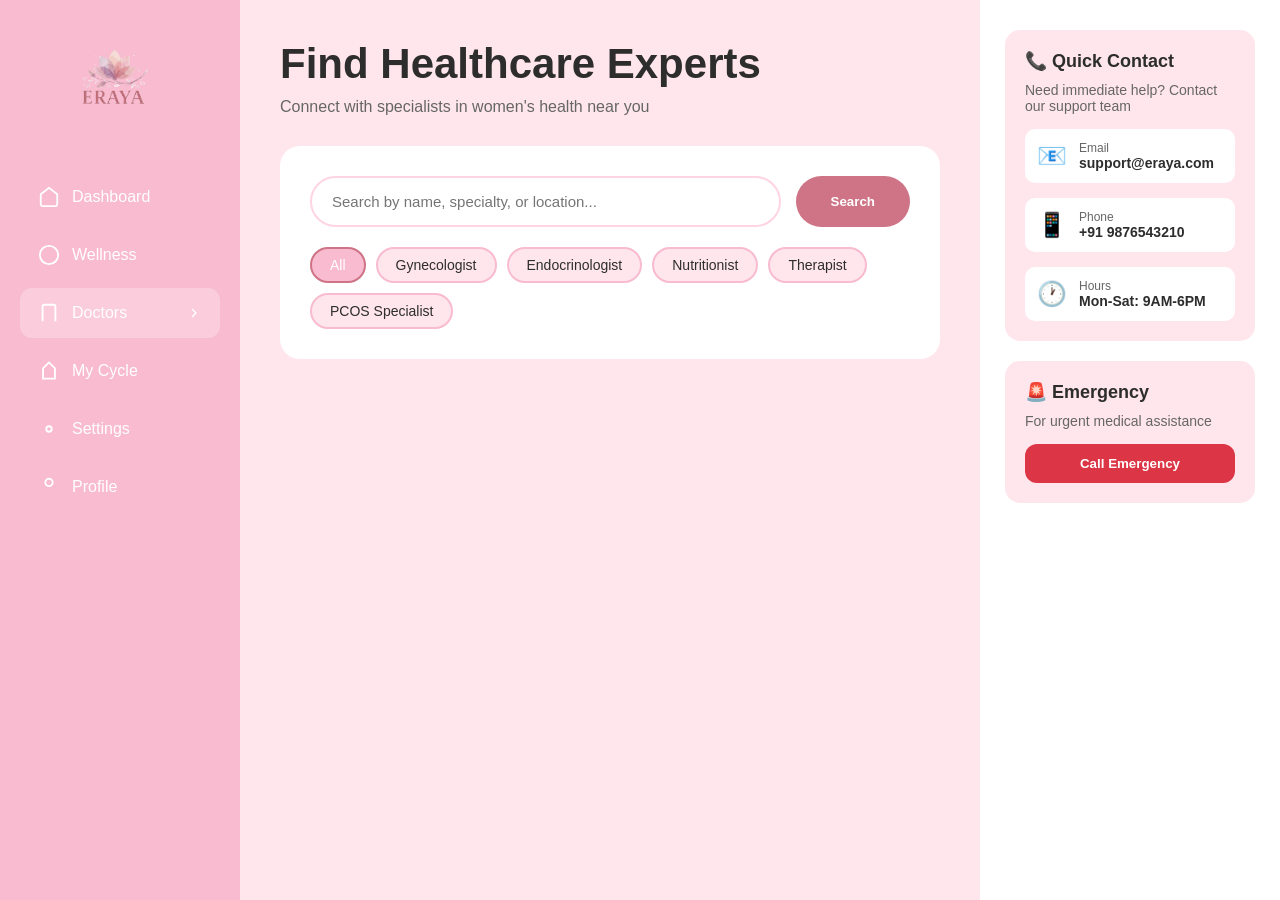
==== doctors.html @ 34ffdbbd "Merge updated frontend package with API-safe hardening and docs Co-authored-by: findbhavin <findbhav" ====
<!DOCTYPE html>
<html lang="en">
<head>
    <meta charset="UTF-8">
    <meta name="viewport" content="width=device-width, initial-scale=1.0">
    <title>Eraya - Find Doctors</title>
    <link rel="stylesheet" href="styles.css">
</head>
<body>
    <div class="container">
        <!-- Sidebar -->
        <aside class="sidebar">
            <div class="logo">
                <img src="images/logo.png" alt="Eraya Logo" class="logo-image">
            </div>
            
            <nav class="nav-menu">
                <a href="index.html" class="nav-item">
                    <svg class="nav-icon" viewBox="0 0 24 24" fill="none" xmlns="http://www.w3.org/2000/svg">
                        <path d="M3 9L12 2L21 9V20C21 20.5304 20.7893 21.0391 20.4142 21.4142C20.0391 21.7893 19.5304 22 19 22H5C4.46957 22 3.96086 21.7893 3.58579 21.4142C3.21071 21.0391 3 20.5304 3 20V9Z" stroke="currentColor" stroke-width="2"/>
                    </svg>
                    <span>Dashboard</span>
                </a>
                
                <a href="wellness.html" class="nav-item">
                    <svg class="nav-icon" viewBox="0 0 24 24" fill="none" xmlns="http://www.w3.org/2000/svg">
                        <path d="M12 22C17.5228 22 22 17.5228 22 12C22 6.47715 17.5228 2 12 2C6.47715 2 2 6.47715 2 12C2 17.5228 6.47715 22 12 22Z" stroke="currentColor" stroke-width="2"/>
                    </svg>
                    <span>Wellness</span>
                </a>
                
                <a href="doctors.html" class="nav-item active">
                    <svg class="nav-icon" viewBox="0 0 24 24" fill="none" xmlns="http://www.w3.org/2000/svg">
                        <path d="M19 21V5C19 3 17 3 17 3H7C7 3 5 3 5 5V21" stroke="currentColor" stroke-width="2"/>
                    </svg>
                    <span>Doctors</span>
                    <svg class="nav-arrow" viewBox="0 0 24 24" fill="none" xmlns="http://www.w3.org/2000/svg">
                        <path d="M9 18L15 12L9 6" stroke="currentColor" stroke-width="2"/>
                    </svg>
                </a>
                
                <a href="mycycle.html" class="nav-item">
                    <svg class="nav-icon" viewBox="0 0 24 24" fill="none" xmlns="http://www.w3.org/2000/svg">
                        <path d="M12 2.69L5.5 9.19V20.31H18.5V9.19L12 2.69Z" stroke="currentColor" stroke-width="2"/>
                    </svg>
                    <span>My Cycle</span>
                </a>
                
                <a href="settings.html" class="nav-item">
                    <svg class="nav-icon" viewBox="0 0 24 24" fill="none" xmlns="http://www.w3.org/2000/svg">
                        <circle cx="12" cy="12" r="3" stroke="currentColor" stroke-width="2"/>
                    </svg>
                    <span>Settings</span>
                </a>
                
                <a href="profile.html" class="nav-item">
                    <svg class="nav-icon" viewBox="0 0 24 24" fill="none" xmlns="http://www.w3.org/2000/svg">
                        <circle cx="12" cy="7" r="4" stroke="currentColor" stroke-width="2"/>
                    </svg>
                    <span>Profile</span>
                </a>
            </nav>
        </aside>

        <!-- Main Content -->
        <main class="main-content">
            <div class="doctors-header">
                <h1>Find Healthcare Experts</h1>
                <p>Connect with specialists in women's health near you</p>
            </div>

            <div class="search-section">
                <div class="search-bar">
                    <input type="text" class="search-input" id="searchInput" placeholder="Search by name, specialty, or location...">
                    <button class="search-btn" onclick="searchDoctors()">Search</button>
                </div>
                <div class="filter-chips">
                    <div class="filter-chip active" onclick="filterDoctors('all', this)">All</div>
                    <div class="filter-chip" onclick="filterDoctors('gynecologist', this)">Gynecologist</div>
                    <div class="filter-chip" onclick="filterDoctors('endocrinologist', this)">Endocrinologist</div>
                    <div class="filter-chip" onclick="filterDoctors('nutritionist', this)">Nutritionist</div>
                    <div class="filter-chip" onclick="filterDoctors('therapist', this)">Therapist</div>
                    <div class="filter-chip" onclick="filterDoctors('pcos', this)">PCOS Specialist</div>
                </div>
            </div>

            <div class="doctors-grid" id="doctorsGrid">
                <!-- Doctor cards will be generated by JavaScript -->
            </div>
        </main>

        <!-- Right Sidebar for Contact -->
        <aside class="right-sidebar">
            <div class="contact-info-section">
                <h3>📞 Quick Contact</h3>
                <p>Need immediate help? Contact our support team</p>
                <div class="contact-methods">
                    <div class="contact-item">
                        <span class="contact-icon">📧</span>
                        <div>
                            <div class="contact-label">Email</div>
                            <div class="contact-value">support@eraya.com</div>
                        </div>
                    </div>
                    <div class="contact-item">
                        <span class="contact-icon">📱</span>
                        <div>
                            <div class="contact-label">Phone</div>
                            <div class="contact-value">+91 9876543210</div>
                        </div>
                    </div>
                    <div class="contact-item">
                        <span class="contact-icon">🕐</span>
                        <div>
                            <div class="contact-label">Hours</div>
                            <div class="contact-value">Mon-Sat: 9AM-6PM</div>
                        </div>
                    </div>
                </div>
            </div>

            <div class="emergency-section">
                <h3>🚨 Emergency</h3>
                <p>For urgent medical assistance</p>
                <button class="emergency-btn" onclick="callEmergency()">Call Emergency</button>
            </div>
        </aside>
    </div>

    <script src="doctors.js"></script>
</body>
</html>
---- styles.css ----
/* CSS Reset */
* {
    margin: 0;
    padding: 0;
    box-sizing: border-box;
}

/* Color Palette - Based on Figma */
:root {
    --lavender-blush: #FFE6ED;
    --blush: #CF7486;
    --powder-pink: #F8BBD0;
    --milky-white: #FFF8F0;
    --light-pink: #FFD4E5;
    --medium-pink: #FFC0D9;
    --dark-text: #2D2D2D;
    --light-text: #666;
    --white: #FFFFFF;
    
    /* Dot colors */
    --dot-green: #4ECDC4;
    --dot-red: #FF6B9D;
    --dot-yellow: #FFD93D;
    --dot-teal: #6BCF7F;
    --dot-purple: #B19CD9;
    --dot-blue: #6C9BD1;
}

body {
    font-family: 'Segoe UI', Tahoma, Geneva, Verdana, sans-serif;
    background-color: var(--lavender-blush);
    color: var(--dark-text);
    overflow-x: hidden;
}

.container {
    display: grid;
    grid-template-columns: 260px 1fr 320px;
    min-height: 100vh;
    gap: 0;
}

/* Left Sidebar Styles */
.sidebar {
    background-color: var(--powder-pink);
    padding: 30px 20px;
    display: flex;
    flex-direction: column;
}

.logo {
    margin-bottom: 40px;
    text-align: center;
}

.logo-image {
    width: 140px;
    height: auto;
}

.nav-menu {
    display: flex;
    flex-direction: column;
    gap: 8px;
}

.nav-item {
    display: flex;
    align-items: center;
    padding: 14px 18px;
    color: var(--white);
    text-decoration: none;
    border-radius: 12px;
    font-size: 16px;
    font-weight: 500;
    transition: all 0.3s ease;
    gap: 12px;
}

.nav-item:hover {
    background-color: rgba(255, 255, 255, 0.15);
    transform: translateX(5px);
}

.nav-item.active {
    background-color: rgba(255, 255, 255, 0.25);
}

.nav-icon {
    width: 22px;
    height: 22px;
    flex-shrink: 0;
}

.nav-arrow {
    width: 16px;
    height: 16px;
    margin-left: auto;
    opacity: 0;
    transition: opacity 0.3s ease;
}

.nav-item.active .nav-arrow {
    opacity: 1;
}

/* Main Content Styles */
.main-content {
    padding: 40px;
    overflow-y: auto;
}

/* Welcome Section */
.welcome-section {
    background: linear-gradient(135deg, var(--medium-pink) 0%, var(--powder-pink) 100%);
    border-radius: 24px;
    padding: 50px;
    margin-bottom: 30px;
    display: flex;
    justify-content: space-between;
    align-items: center;
    min-height: 200px;
}

.welcome-text h1 {
    font-size: 52px;
    font-weight: 300;
    color: var(--white);
    line-height: 1.2;
}

.welcome-illustration img {
    width: 200px;
    height: auto;
}

/* Feature Cards */
.feature-cards {
    display: grid;
    grid-template-columns: repeat(3, 1fr);
    gap: 20px;
    margin-bottom: 30px;
}

.card {
    background-color: rgba(255, 255, 255, 0.5);
    backdrop-filter: blur(10px);
    border-radius: 20px;
    padding: 30px;
    text-align: center;
    transition: all 0.3s ease;
    cursor: pointer;
    min-height: 220px;
    display: flex;
    flex-direction: column;
    justify-content: space-between;
}

.card:hover {
    transform: translateY(-8px);
    box-shadow: 0 12px 30px rgba(207, 116, 134, 0.2);
    background-color: rgba(255, 255, 255, 0.7);
}

.card-illustration {
    margin-bottom: 20px;
}

.card-illustration img {
    width: 100px;
    height: 100px;
    object-fit: contain;
}

.card h3 {
    font-size: 18px;
    font-weight: 600;
    color: var(--dark-text);
    line-height: 1.4;
}

/* Feeling Section */
.feeling-section {
    background-color: rgba(255, 214, 229, 0.4);
    border: 2px dashed var(--blush);
    border-radius: 20px;
    padding: 40px;
    text-align: center;
    margin-bottom: 30px;
}

.feeling-section h2 {
    font-size: 28px;
    font-weight: 600;
    color: var(--dark-text);
    margin-bottom: 10px;
}

.feeling-section p {
    font-size: 15px;
    color: var(--light-text);
    margin-bottom: 25px;
}

.add-symptoms-btn {
    background-color: var(--blush);
    color: var(--white);
    border: none;
    padding: 14px 32px;
    border-radius: 30px;
    font-size: 16px;
    font-weight: 600;
    cursor: pointer;
    transition: all 0.3s ease;
}

.add-symptoms-btn:hover {
    background-color: #b86474;
    transform: scale(1.05);
    box-shadow: 0 6px 20px rgba(207, 116, 134, 0.3);
}

/* Bottom Cards */
.bottom-cards {
    display: grid;
    grid-template-columns: repeat(2, 1fr);
    gap: 20px;
}

.card-large {
    background-color: rgba(255, 214, 229, 0.4);
    border-radius: 20px;
    padding: 35px;
    display: flex;
    align-items: center;
    gap: 25px;
    transition: all 0.3s ease;
    cursor: pointer;
}

.card-large:hover {
    transform: translateY(-5px);
    box-shadow: 0 10px 25px rgba(207, 116, 134, 0.2);
    background-color: rgba(255, 214, 229, 0.6);
}

.card-large .card-illustration img {
    width: 120px;
    height: 120px;
    object-fit: contain;
}

.card-large h3 {
    font-size: 24px;
    font-weight: 600;
    color: var(--dark-text);
    line-height: 1.3;
}

/* Right Sidebar */
.right-sidebar {
    background-color: var(--white);
    padding: 30px 25px;
    overflow-y: auto;
}

/* Calendar Section */
.calendar-section {
    margin-bottom: 30px;
}

.calendar-header h3 {
    font-size: 24px;
    font-weight: 600;
    color: var(--dark-text);
    margin-bottom: 20px;
}

.calendar-weekdays {
    display: grid;
    grid-template-columns: repeat(7, 1fr);
    gap: 8px;
    margin-bottom: 10px;
}

.calendar-weekdays div {
    text-align: center;
    font-size: 13px;
    color: var(--light-text);
    font-weight: 500;
}

.calendar-days {
    display: grid;
    grid-template-columns: repeat(7, 1fr);
    gap: 8px;
}

.calendar-day {
    aspect-ratio: 1;
    display: flex;
    align-items: center;
    justify-content: center;
    border-radius: 8px;
    font-size: 14px;
    color: var(--dark-text);
    cursor: pointer;
    transition: all 0.2s ease;
}

.calendar-day:hover {
    background-color: var(--light-pink);
}

.calendar-day.selected {
    background-color: var(--blush);
    color: var(--white);
    font-weight: 600;
}

.calendar-day.other-month {
    color: #ccc;
}

/* Today Section */
.today-section,
.history-section {
    margin-bottom: 25px;
}

.today-section h3,
.history-section h3 {
    font-size: 18px;
    font-weight: 600;
    color: var(--dark-text);
    margin-bottom: 18px;
    display: flex;
    align-items: center;
    gap: 8px;
}

.calendar-icon {
    font-size: 20px;
}

.info-item {
    display: flex;
    align-items: center;
    gap: 12px;
    padding: 12px 0;
    font-size: 14px;
}

.info-item span:nth-child(2) {
    flex: 1;
    color: var(--dark-text);
}

.info-item .value {
    font-weight: 600;
    color: var(--dark-text);
}

.dot {
    width: 10px;
    height: 10px;
    border-radius: 50%;
    flex-shrink: 0;
}

.dot.green { background-color: var(--dot-green); }
.dot.red { background-color: var(--dot-red); }
.dot.yellow { background-color: var(--dot-yellow); }
.dot.teal { background-color: var(--dot-teal); }
.dot.purple { background-color: var(--dot-purple); }
.dot.blue { background-color: var(--dot-blue); }

/* Cycle Progress Bar */
.cycle-progress {
    margin-top: 20px;
    margin-bottom: 20px;
}

.progress-bar {
    display: flex;
    height: 8px;
    border-radius: 10px;
    overflow: hidden;
    background-color: #f0f0f0;
}

.progress-fill {
    height: 100%;
    transition: width 0.3s ease;
}

.progress-fill.red { background-color: var(--dot-red); }
.progress-fill.yellow { background-color: var(--dot-yellow); }
.progress-fill.gray { background-color: #e0e0e0; }

/* Responsive Design */
@media (max-width: 1400px) {
    .container {
        grid-template-columns: 240px 1fr 300px;
    }
    
    .feature-cards {
        grid-template-columns: repeat(2, 1fr);
    }
}

@media (max-width: 1024px) {
    .container {
        grid-template-columns: 1fr;
    }
    
    .sidebar,
    .right-sidebar {
        display: none;
    }
    
    .main-content {
        padding: 20px;
    }
}

/* Scrollbar Styling */
.main-content::-webkit-scrollbar,
.right-sidebar::-webkit-scrollbar {
    width: 8px;
}

.main-content::-webkit-scrollbar-track,
.right-sidebar::-webkit-scrollbar-track {
    background: transparent;
}

.main-content::-webkit-scrollbar-thumb,
.right-sidebar::-webkit-scrollbar-thumb {
    background: var(--blush);
    border-radius: 10px;
}

.main-content::-webkit-scrollbar-thumb:hover,
.right-sidebar::-webkit-scrollbar-thumb:hover {
    background: #b86474;
}

/* Animations */
@keyframes fadeIn {
    from {
        opacity: 0;
        transform: translateY(20px);
    }
    to {
        opacity: 1;
        transform: translateY(0);
    }
}

.welcome-section,
.feature-cards,
.feeling-section,
.bottom-cards {
    animation: fadeIn 0.6s ease-out;
}

.card {
    animation: fadeIn 0.6s ease-out backwards;
}

.card:nth-child(1) { animation-delay: 0.1s; }
.card:nth-child(2) { animation-delay: 0.2s; }
.card:nth-child(3) { animation-delay: 0.3s; }

/* ==================== DOCTORS PAGE STYLES ==================== */
.doctors-header {
    margin-bottom: 30px;
}

.doctors-header h1 {
    font-size: 42px;
    color: var(--dark-text);
    margin-bottom: 10px;
}

.doctors-header p {
    font-size: 16px;
    color: var(--light-text);
}

.search-section {
    background-color: var(--white);
    border-radius: 20px;
    padding: 30px;
    margin-bottom: 30px;
}

.search-bar {
    display: flex;
    gap: 15px;
    margin-bottom: 20px;
}

.search-input {
    flex: 1;
    padding: 15px 20px;
    border: 2px solid var(--light-pink);
    border-radius: 30px;
    font-size: 15px;
    outline: none;
    font-family: inherit;
}

.search-input:focus {
    border-color: var(--blush);
}

.search-btn {
    padding: 15px 35px;
    background-color: var(--blush);
    color: var(--white);
    border: none;
    border-radius: 30px;
    font-weight: 600;
    cursor: pointer;
    transition: all 0.3s ease;
}

.search-btn:hover {
    background-color: #b86474;
    transform: scale(1.05);
}

.filter-chips {
    display: flex;
    gap: 10px;
    flex-wrap: wrap;
}

.filter-chip {
    padding: 8px 18px;
    background-color: var(--lavender-blush);
    border: 2px solid var(--powder-pink);
    border-radius: 20px;
    font-size: 14px;
    cursor: pointer;
    transition: all 0.3s ease;
}

.filter-chip:hover,
.filter-chip.active {
    background-color: var(--powder-pink);
    color: var(--white);
    border-color: var(--blush);
}

.doctors-grid {
    display: grid;
    grid-template-columns: repeat(auto-fill, minmax(320px, 1fr));
    gap: 25px;
}

.doctor-card {
    background-color: var(--white);
    border-radius: 20px;
    padding: 25px;
    transition: all 0.3s ease;
    cursor: pointer;
}

.doctor-card:hover {
    transform: translateY(-5px);
    box-shadow: 0 10px 25px rgba(207, 116, 134, 0.2);
}

.doctor-header {
    display: flex;
    gap: 20px;
    margin-bottom: 20px;
}

.doctor-avatar {
    width: 80px;
    height: 80px;
    background: linear-gradient(135deg, var(--powder-pink), var(--blush));
    border-radius: 50%;
    display: flex;
    align-items: center;
    justify-content: center;
    font-size: 32px;
    flex-shrink: 0;
}

.doctor-basic-info {
    flex: 1;
}

.doctor-basic-info h3 {
    font-size: 20px;
    color: var(--dark-text);
    margin-bottom: 5px;
}

.doctor-specialty {
    font-size: 14px;
    color: var(--blush);
    margin-bottom: 8px;
}

.rating {
    display: flex;
    align-items: center;
    gap: 5px;
    font-size: 14px;
}

.stars {
    color: #FFD93D;
}

.available-badge,
.unavailable-badge {
    display: inline-block;
    padding: 4px 12px;
    border-radius: 12px;
    font-size: 12px;
    font-weight: 600;
    margin-top: 8px;
}

.available-badge {
    background-color: #d4edda;
    color: #155724;
}

.unavailable-badge {
    background-color: #f8d7da;
    color: #721c24;
}

.doctor-details {
    margin-bottom: 20px;
}

.detail-row {
    display: flex;
    align-items: center;
    gap: 10px;
    margin-bottom: 10px;
    font-size: 14px;
    color: var(--light-text);
}

.detail-icon {
    font-size: 18px;
    width: 20px;
}

.doctor-actions {
    display: grid;
    grid-template-columns: 1fr 1fr;
    gap: 10px;
}

.contact-btn,
.book-btn {
    padding: 12px;
    border: none;
    border-radius: 12px;
    font-weight: 600;
    cursor: pointer;
    transition: all 0.3s ease;
}

.contact-btn {
    background-color: var(--lavender-blush);
    color: var(--blush);
    border: 2px solid var(--blush);
}

.contact-btn:hover {
    background-color: var(--powder-pink);
}

.book-btn {
    background-color: var(--blush);
    color: var(--white);
}

.book-btn:hover {
    background-color: #b86474;
}

/* Contact Info Section */
.contact-info-section,
.emergency-section {
    background-color: var(--lavender-blush);
    border-radius: 15px;
    padding: 20px;
    margin-bottom: 20px;
}

.contact-info-section h3,
.emergency-section h3 {
    font-size: 18px;
    margin-bottom: 10px;
    color: var(--dark-text);
}

.contact-info-section p,
.emergency-section p {
    font-size: 14px;
    color: var(--light-text);
    margin-bottom: 15px;
}

.contact-methods {
    display: flex;
    flex-direction: column;
    gap: 15px;
}

.contact-item {
    display: flex;
    align-items: center;
    gap: 12px;
    background-color: var(--white);
    padding: 12px;
    border-radius: 10px;
}

.contact-icon {
    font-size: 24px;
}

.contact-label {
    font-size: 12px;
    color: var(--light-text);
}

.contact-value {
    font-size: 14px;
    font-weight: 600;
    color: var(--dark-text);
}

.emergency-btn {
    width: 100%;
    padding: 12px;
    background-color: #dc3545;
    color: var(--white);
    border: none;
    border-radius: 12px;
    font-weight: 600;
    cursor: pointer;
    transition: all 0.3s ease;
}

.emergency-btn:hover {
    background-color: #c82333;
}

/* Modal Styles */
.modal-overlay {
    position: fixed;
    top: 0;
    left: 0;
    width: 100%;
    height: 100%;
    background-color: rgba(0, 0, 0, 0.5);
    display: flex;
    align-items: center;
    justify-content: center;
    z-index: 9999;
    animation: fadeIn 0.3s ease;
}

.modal-content {
    background-color: var(--white);
    border-radius: 20px;
    padding: 30px;
    max-width: 500px;
    width: 90%;
    max-height: 90vh;
    overflow-y: auto;
    position: relative;
    animation: slideIn 0.3s ease;
}

@keyframes slideIn {
    from {
        transform: translateY(-50px);
        opacity: 0;
    }
    to {
        transform: translateY(0);
        opacity: 1;
    }
}

.modal-close {
    position: absolute;
    top: 15px;
    right: 15px;
    background: none;
    border: none;
    font-size: 30px;
    cursor: pointer;
    color: var(--light-text);
    width: 35px;
    height: 35px;
    display: flex;
    align-items: center;
    justify-content: center;
    border-radius: 50%;
    transition: all 0.3s ease;
}

.modal-close:hover {
    background-color: var(--lavender-blush);
    color: var(--blush);
}

.modal-content h2 {
    font-size: 24px;
    margin-bottom: 20px;
    color: var(--dark-text);
}

.contact-details {
    margin-bottom: 20px;
}

.contact-detail-item {
    display: flex;
    flex-direction: column;
    padding: 12px;
    background-color: var(--lavender-blush);
    border-radius: 10px;
    margin-bottom: 10px;
}

.detail-label {
    font-size: 14px;
    color: var(--light-text);
    margin-bottom: 5px;
}

.detail-value {
    font-size: 16px;
    font-weight: 600;
    color: var(--dark-text);
    text-decoration: none;
}

.detail-value:hover {
    color: var(--blush);
}

.modal-actions {
    display: grid;
    grid-template-columns: 1fr 1fr;
    gap: 10px;
    margin-top: 20px;
}

.modal-btn {
    padding: 12px;
    border: none;
    border-radius: 12px;
    font-weight: 600;
    cursor: pointer;
    transition: all 0.3s ease;
}

.call-btn {
    background-color: #28a745;
    color: var(--white);
}

.call-btn:hover {
    background-color: #218838;
}

.email-btn {
    background-color: var(--blush);
    color: var(--white);
}

.email-btn:hover {
    background-color: #b86474;
}

.cancel-btn {
    background-color: var(--lavender-blush);
    color: var(--dark-text);
}

.cancel-btn:hover {
    background-color: var(--powder-pink);
}

.confirm-btn {
    background-color: var(--blush);
    color: var(--white);
}

.confirm-btn:hover {
    background-color: #b86474;
}

/* Form Styles */
.form-group {
    margin-bottom: 20px;
}

.form-group label {
    display: block;
    font-size: 14px;
    font-weight: 600;
    color: var(--dark-text);
    margin-bottom: 8px;
}

.form-group input,
.form-group select,
.form-group textarea {
    width: 100%;
    padding: 12px;
    border: 2px solid var(--light-pink);
    border-radius: 10px;
    font-size: 14px;
    font-family: inherit;
    outline: none;
}

.form-group input:focus,
.form-group select:focus,
.form-group textarea:focus {
    border-color: var(--blush);
}

.form-group textarea {
    resize: vertical;
    min-height: 80px;
}

.booking-summary {
    background-color: var(--lavender-blush);
    padding: 15px;
    border-radius: 10px;
    margin: 20px 0;
}

.summary-row {
    display: flex;
    justify-content: space-between;
    align-items: center;
    font-size: 16px;
}

.summary-row .fee {
    font-size: 20px;
    font-weight: 700;
    color: var(--blush);
}

/* ==================== EXTENDED VARIABLES (from styles1) ==================== */
:root {
    --primary-pink: #F8BBD0;
    --secondary-pink: #FFE6ED;
    --accent-pink: #CF7486;
    --light-gray: #F5F5F5;
    --border-gray: #E8E8E8;
    --green: #7ED957;
    --red: #FF6B9D;
    --yellow: #FFD166;
    --purple: #B983FF;
    --blue: #6C9FFF;
    --font-display: 'Playfair Display', serif;
    --font-body: 'Poppins', 'Segoe UI', sans-serif;
    --spacing-xs: 0.5rem;
    --spacing-sm: 1rem;
    --spacing-md: 1.5rem;
    --spacing-lg: 2rem;
    --spacing-xl: 3rem;
    --radius-sm: 8px;
    --radius-md: 12px;
    --radius-lg: 20px;
    --radius-xl: 30px;
    --shadow-sm: 0 2px 8px rgba(207, 116, 134, 0.08);
    --shadow-md: 0 4px 16px rgba(207, 116, 134, 0.12);
    --shadow-lg: 0 8px 32px rgba(207, 116, 134, 0.16);
}

/* ==================== PAGE CONTAINER (wellness, symptoms, settings, profile, mycycle) ==================== */
.page-container {
    display: grid;
    grid-template-columns: 260px 1fr;
    min-height: 100vh;
}

/* ==================== SIDEBAR (unified - same as dashboard) ==================== */
.page-container .sidebar {
    background-color: var(--powder-pink);
    padding: 30px 20px;
    display: flex;
    flex-direction: column;
    position: sticky;
    top: 0;
    height: 100vh;
    overflow-y: auto;
}

/* ==================== WELLNESS PAGE ==================== */
.wellness-main {
    padding: 40px;
    overflow-y: auto;
    background-color: var(--lavender-blush);
}

.wellness-header {
    margin-bottom: 35px;
    text-align: center;
}

.wellness-header h1 {
    font-size: 42px;
    color: var(--dark-text);
    margin-bottom: 10px;
    font-weight: 600;
}

.wellness-header p {
    font-size: 16px;
    color: var(--light-text);
}

.wellness-card {
    background-color: var(--white);
    border-radius: 20px;
    padding: 35px;
    margin-bottom: 25px;
    box-shadow: var(--shadow-sm);
    position: relative;
    overflow: hidden;
}

.wellness-card::before {
    content: '';
    position: absolute;
    top: 0; left: 0;
    width: 100%; height: 5px;
    background: linear-gradient(90deg, var(--blush), var(--powder-pink), var(--blush));
    background-size: 200%;
    animation: shimmer 3s ease-in-out infinite;
}

@keyframes shimmer {
    0%, 100% { background-position: 0% 50%; }
    50% { background-position: 100% 50%; }
}

.card-icon { font-size: 2.5rem; margin-bottom: 15px; }

.wellness-card h2 {
    font-size: 24px;
    color: var(--dark-text);
    margin-bottom: 20px;
    font-weight: 600;
}

.quote-content { min-height: 100px; }

.quote-text {
    font-size: 20px;
    font-style: italic;
    color: var(--dark-text);
    line-height: 1.6;
    margin-bottom: 15px;
}

.quote-author {
    text-align: right;
    color: var(--blush);
    font-weight: 600;
    font-size: 15px;
}

.refresh-btn {
    background-color: var(--blush);
    color: var(--white);
    border: none;
    padding: 10px 20px;
    border-radius: 12px;
    font-weight: 600;
    cursor: pointer;
    display: inline-flex;
    align-items: center;
    gap: 8px;
    transition: all 0.3s ease;
    margin-top: 15px;
    font-family: inherit;
}

.refresh-btn:hover { background-color: #b86474; transform: translateY(-2px); }

.tips-content { display: grid; gap: 15px; }

.tip-item {
    background-color: var(--lavender-blush);
    padding: 18px;
    border-radius: 12px;
    border-left: 4px solid var(--blush);
}

.tip-item h3 { color: var(--dark-text); font-size: 16px; margin-bottom: 6px; }
.tip-item p { color: var(--light-text); line-height: 1.6; font-size: 14px; }

.exercise-grid {
    display: grid;
    grid-template-columns: repeat(3, 1fr);
    gap: 20px;
}

.exercise-item {
    background-color: var(--lavender-blush);
    padding: 20px;
    border-radius: 12px;
    text-align: center;
    cursor: pointer;
    transition: all 0.3s ease;
}

.exercise-item:hover { transform: translateY(-6px); box-shadow: var(--shadow-md); }
.exercise-item img { width: 80px; height: 80px; margin-bottom: 12px; }
.exercise-item h3 { font-size: 16px; color: var(--dark-text); margin-bottom: 5px; }
.exercise-item p { font-size: 13px; color: var(--light-text); }

.nutrition-tabs { display: flex; gap: 10px; margin-bottom: 15px; flex-wrap: wrap; }

.tab-btn {
    padding: 8px 18px;
    border: 2px solid var(--border-gray);
    background-color: var(--white);
    border-radius: 20px;
    font-weight: 500;
    cursor: pointer;
    transition: all 0.3s ease;
    font-family: inherit;
    font-size: 14px;
}

.tab-btn:hover { border-color: var(--blush); background-color: var(--lavender-blush); }
.tab-btn.active { background-color: var(--blush); color: var(--white); border-color: var(--blush); }

.nutrition-content { background-color: var(--lavender-blush); padding: 20px; border-radius: 12px; min-height: 150px; }
.nutrition-list { display: grid; gap: 10px; }

.nutrition-item {
    display: flex;
    align-items: center;
    gap: 12px;
    background-color: var(--white);
    padding: 12px;
    border-radius: 8px;
    font-size: 14px;
    font-weight: 500;
}

.meditation-options { display: grid; grid-template-columns: repeat(3, 1fr); gap: 20px; }

.meditation-btn {
    background: linear-gradient(135deg, var(--powder-pink), var(--lavender-blush));
    border: none;
    padding: 25px;
    border-radius: 12px;
    cursor: pointer;
    transition: all 0.3s ease;
    display: flex;
    flex-direction: column;
    align-items: center;
    gap: 8px;
    font-family: inherit;
}

.meditation-btn:hover { transform: translateY(-5px); box-shadow: var(--shadow-md); }
.meditation-btn .time { font-size: 2rem; font-weight: 700; color: var(--blush); }
.meditation-btn .label { font-size: 15px; color: var(--dark-text); font-weight: 500; }

.loading {
    text-align: center;
    padding: 20px;
    color: var(--light-text);
    font-style: italic;
}

/* ==================== SYMPTOMS PAGE ==================== */
.symptoms-main {
    padding: 40px;
    overflow-y: auto;
    background-color: var(--lavender-blush);
}

.symptoms-header {
    background-color: var(--white);
    border-radius: 20px;
    padding: 30px;
    margin-bottom: 25px;
    box-shadow: var(--shadow-sm);
}

.header-content {
    display: flex;
    align-items: center;
    gap: 15px;
    margin-bottom: 15px;
}

.back-btn {
    background-color: var(--powder-pink);
    color: var(--white);
    border: none;
    width: 40px; height: 40px;
    border-radius: 50%;
    display: flex;
    align-items: center;
    justify-content: center;
    cursor: pointer;
    transition: all 0.3s ease;
    text-decoration: none;
    font-size: 18px;
}

.back-btn:hover { background-color: var(--blush); transform: translateX(-3px); }
.header-content h1 { font-size: 32px; color: var(--dark-text); margin: 0; }

.search-bar-symptoms {
    display: flex;
    align-items: center;
    gap: 12px;
    background-color: var(--light-gray, #F5F5F5);
    padding: 12px 18px;
    border-radius: 12px;
}

.search-bar-symptoms input {
    border: none;
    background: transparent;
    outline: none;
    font-family: inherit;
    font-size: 15px;
    flex: 1;
    color: var(--dark-text);
}

.symptoms-content {
    background-color: var(--white);
    border-radius: 20px;
    padding: 35px;
    box-shadow: var(--shadow-sm);
}

.symptom-category { margin-bottom: 40px; padding-bottom: 30px; border-bottom: 1px solid var(--border-gray, #E8E8E8); }
.symptom-category:last-child { border-bottom: none; }
.symptom-category h2 { font-size: 22px; font-weight: 600; color: var(--dark-text); margin-bottom: 8px; }
.category-desc { color: var(--light-text); font-size: 14px; margin-bottom: 18px; }

.symptom-chips { display: flex; flex-wrap: wrap; gap: 12px; }

.chip {
    display: inline-flex;
    align-items: center;
    gap: 8px;
    padding: 10px 18px;
    border-radius: 30px;
    border: 2px solid var(--border-gray, #E8E8E8);
    background-color: var(--white);
    color: var(--dark-text);
    font-family: inherit;
    font-size: 14px;
    font-weight: 500;
    cursor: pointer;
    transition: all 0.3s ease;
}

.chip:hover { border-color: var(--blush); transform: translateY(-2px); box-shadow: var(--shadow-sm); background-color: var(--lavender-blush); }

.chip.selected { background: linear-gradient(135deg, var(--powder-pink), var(--lavender-blush)); border-color: var(--blush); font-weight: 600; box-shadow: var(--shadow-sm); }

.chip-icon { font-size: 1.1rem; }

.save-btn-container { margin-top: 35px; text-align: center; padding-top: 25px; border-top: 2px solid var(--border-gray, #E8E8E8); }

.btn-save {
    background: linear-gradient(135deg, var(--blush), #b86474);
    color: var(--white);
    border: none;
    padding: 16px 48px;
    border-radius: 30px;
    font-size: 17px;
    font-weight: 600;
    cursor: pointer;
    transition: all 0.3s ease;
    box-shadow: var(--shadow-md);
    min-width: 200px;
    font-family: inherit;
}

.btn-save:hover { transform: translateY(-3px); box-shadow: var(--shadow-lg); }

/* Symptoms right sidebar */
.selection-summary { background-color: var(--lavender-blush); border-radius: 15px; padding: 20px; }
.selection-summary h3 { font-size: 18px; font-weight: 600; color: var(--dark-text); margin-bottom: 18px; }
.selected-items { display: flex; flex-direction: column; gap: 8px; }

.selected-item {
    background-color: var(--white);
    padding: 10px 14px;
    border-radius: 10px;
    display: flex;
    justify-content: space-between;
    align-items: center;
}

.selected-item span { font-size: 14px; color: var(--dark-text); }

.remove-btn {
    background-color: var(--dot-red, #FF6B9D);
    color: var(--white);
    border: none;
    width: 24px; height: 24px;
    border-radius: 50%;
    display: flex;
    align-items: center;
    justify-content: center;
    cursor: pointer;
    font-size: 14px;
    font-weight: 700;
    transition: all 0.2s ease;
}

.remove-btn:hover { background-color: #ff4757; transform: scale(1.1); }
.empty-state { text-align: center; color: var(--light-text); font-size: 14px; padding: 15px; }

/* ==================== SETTINGS PAGE (enhanced) ==================== */
.settings-main {
    padding: 40px;
    overflow-y: auto;
    background-color: var(--lavender-blush);
}

.page-header { margin-bottom: 35px; }
.page-header h1 { font-size: 42px; color: var(--dark-text); margin-bottom: 8px; font-weight: 600; display: flex; align-items: center; gap: 15px; }
.page-header p { font-size: 16px; color: var(--light-text); }

.settings-card {
    background-color: var(--white);
    border-radius: 20px;
    padding: 35px;
    margin-bottom: 25px;
    box-shadow: var(--shadow-sm);
}

.settings-card h3 {
    font-size: 22px;
    font-weight: 600;
    color: var(--dark-text);
    margin-bottom: 25px;
    padding-bottom: 15px;
    border-bottom: 2px solid var(--lavender-blush);
}

.settings-form-grid { display: grid; grid-template-columns: 1fr 1fr; gap: 20px; margin-bottom: 25px; }

.settings-field label { display: block; font-size: 14px; font-weight: 600; color: var(--dark-text); margin-bottom: 8px; }
.settings-field input { width: 100%; padding: 13px 16px; border: 2px solid var(--border-gray, #E8E8E8); border-radius: 12px; font-size: 14px; font-family: inherit; outline: none; transition: border-color 0.3s ease; background-color: var(--white); }
.settings-field input:focus { border-color: var(--blush); }

.settings-full-field { grid-column: 1 / -1; }

.slider-label { font-size: 14px; font-weight: 600; color: var(--dark-text); margin-bottom: 12px; }

.range-slider {
    -webkit-appearance: none;
    appearance: none;
    width: 100%;
    height: 6px;
    border-radius: 3px;
    background: linear-gradient(to right, var(--blush) 0%, var(--blush) 50%, var(--border-gray, #E8E8E8) 50%, var(--border-gray, #E8E8E8) 100%);
    outline: none;
    margin-bottom: 20px;
}

.range-slider::-webkit-slider-thumb {
    -webkit-appearance: none;
    width: 20px; height: 20px;
    border-radius: 50%;
    background-color: var(--blush);
    cursor: pointer;
    box-shadow: 0 2px 6px rgba(207, 116, 134, 0.4);
}

.checkbox-row { display: flex; align-items: center; gap: 12px; padding: 12px 0; border-bottom: 1px solid var(--lavender-blush); }
.checkbox-row:last-child { border-bottom: none; }

.checkbox-row input[type="checkbox"] {
    width: 18px; height: 18px;
    accent-color: var(--blush);
    cursor: pointer;
}

.checkbox-row label { font-size: 15px; color: var(--dark-text); cursor: pointer; }

.notification-row { display: flex; justify-content: space-between; align-items: center; padding: 18px 0; border-bottom: 1px solid var(--lavender-blush); }
.notification-row:last-child { border-bottom: none; }
.notification-info h4 { font-size: 15px; color: var(--dark-text); margin-bottom: 3px; }
.notification-info p { font-size: 13px; color: var(--light-text); }

.toggle-switch { position: relative; width: 52px; height: 28px; background-color: #ddd; border-radius: 28px; cursor: pointer; transition: background-color 0.3s; flex-shrink: 0; }
.toggle-switch.active { background-color: var(--blush); }
.toggle-slider { position: absolute; top: 3px; left: 3px; width: 22px; height: 22px; background-color: white; border-radius: 50%; transition: transform 0.3s; box-shadow: 0 1px 4px rgba(0,0,0,0.2); }
.toggle-switch.active .toggle-slider { transform: translateX(24px); }

.password-grid { display: grid; grid-template-columns: 1fr; gap: 15px; margin-bottom: 20px; }
.password-two-col { display: grid; grid-template-columns: 1fr 1fr; gap: 15px; margin-bottom: 20px; }

.btn-primary-settings {
    background-color: var(--blush);
    color: var(--white);
    border: none;
    padding: 13px 30px;
    border-radius: 12px;
    font-weight: 600;
    cursor: pointer;
    font-family: inherit;
    font-size: 15px;
    transition: all 0.3s ease;
    margin-right: 12px;
}

.btn-primary-settings:hover { background-color: #b86474; transform: translateY(-1px); }

.btn-danger-settings {
    background-color: #dc3545;
    color: var(--white);
    border: none;
    padding: 13px 30px;
    border-radius: 12px;
    font-weight: 600;
    cursor: pointer;
    font-family: inherit;
    font-size: 15px;
    transition: all 0.3s ease;
}

.btn-danger-settings:hover { background-color: #c82333; }

/* ==================== PROFILE PAGE (enhanced) ==================== */
.profile-main {
    padding: 40px;
    overflow-y: auto;
    background-color: var(--lavender-blush);
}

.profile-top {
    text-align: center;
    background-color: var(--white);
    border-radius: 20px;
    padding: 50px 40px 40px;
    margin-bottom: 30px;
    box-shadow: var(--shadow-sm);
}

.profile-avatar-large {
    width: 110px; height: 110px;
    background: linear-gradient(135deg, var(--powder-pink), var(--blush));
    border-radius: 50%;
    display: flex;
    align-items: center;
    justify-content: center;
    font-size: 48px;
    margin: 0 auto 20px;
}

.profile-top h2 { font-size: 30px; font-weight: 600; color: var(--dark-text); margin-bottom: 6px; }
.profile-top p { font-size: 15px; color: var(--light-text); }

.profile-stats {
    display: grid;
    grid-template-columns: repeat(4, 1fr);
    gap: 20px;
    margin-bottom: 30px;
}

.stat-card {
    background-color: var(--white);
    border-radius: 16px;
    padding: 25px;
    text-align: center;
    box-shadow: var(--shadow-sm);
    transition: all 0.3s ease;
}

.stat-card:hover { transform: translateY(-4px); box-shadow: var(--shadow-md); }
.stat-card:nth-child(2) { background: linear-gradient(135deg, var(--powder-pink), var(--lavender-blush)); }

.stat-card .stat-icon { font-size: 28px; margin-bottom: 10px; }
.stat-card .stat-num { font-size: 32px; font-weight: 700; color: var(--dark-text); margin-bottom: 5px; }
.stat-card .stat-lbl { font-size: 13px; color: var(--light-text); }

.profile-info-grid {
    display: grid;
    grid-template-columns: repeat(auto-fit, minmax(280px, 1fr));
    gap: 25px;
    margin-bottom: 30px;
}

.info-card-profile {
    background-color: var(--white);
    border-radius: 20px;
    padding: 30px;
    box-shadow: var(--shadow-sm);
}

.info-card-profile h3 { font-size: 20px; font-weight: 600; color: var(--dark-text); margin-bottom: 20px; padding-bottom: 12px; border-bottom: 2px solid var(--lavender-blush); }

.info-row { display: flex; justify-content: space-between; padding: 12px 0; border-bottom: 1px solid var(--lavender-blush); font-size: 14px; }
.info-row:last-child { border-bottom: none; }
.info-label { color: var(--light-text); }
.info-value { font-weight: 600; color: var(--dark-text); }

.achievements-section { background-color: var(--white); border-radius: 20px; padding: 30px; box-shadow: var(--shadow-sm); }
.achievements-section h3 { font-size: 22px; font-weight: 600; color: var(--dark-text); margin-bottom: 25px; }

.achievements-grid { display: grid; grid-template-columns: repeat(auto-fill, minmax(180px, 1fr)); gap: 20px; }

.achievement-card {
    background-color: var(--lavender-blush);
    border-radius: 16px;
    padding: 25px;
    text-align: center;
    transition: all 0.3s ease;
}

.achievement-card:hover { transform: translateY(-4px); box-shadow: var(--shadow-sm); }
.achievement-card.locked { opacity: 0.5; filter: grayscale(1); }
.achievement-icon { font-size: 40px; margin-bottom: 12px; }
.achievement-name { font-size: 14px; font-weight: 600; color: var(--dark-text); margin-bottom: 5px; }
.achievement-desc { font-size: 12px; color: var(--light-text); }

/* ==================== LOGIN / SIGNUP PAGE ==================== */
.auth-body {
    background: linear-gradient(135deg, var(--lavender-blush) 0%, var(--powder-pink) 100%);
    min-height: 100vh;
    display: flex;
    align-items: center;
    justify-content: center;
    padding: 20px;
    font-family: 'Segoe UI', Tahoma, Geneva, Verdana, sans-serif;
}

.auth-card {
    background-color: var(--white);
    border-radius: 24px;
    width: 100%;
    max-width: 900px;
    display: grid;
    grid-template-columns: 1fr 1fr;
    overflow: hidden;
    box-shadow: 0 20px 60px rgba(207, 116, 134, 0.25);
    animation: fadeIn 0.6s ease;
}

.auth-form-side {
    padding: 50px 45px;
}

.auth-brand { margin-bottom: 35px; }
.auth-brand img { height: 45px; }
.auth-brand span { font-size: 24px; font-weight: 700; color: var(--blush); }

.auth-form-side h2 { font-size: 32px; font-weight: 700; color: var(--dark-text); margin-bottom: 8px; }
.auth-form-side > p { font-size: 15px; color: var(--light-text); margin-bottom: 35px; }

.auth-field { margin-bottom: 22px; }
.auth-field label { display: block; font-size: 14px; font-weight: 600; color: var(--dark-text); margin-bottom: 8px; }
.auth-field input { width: 100%; padding: 14px 18px; border: 2px solid var(--border-gray, #E8E8E8); border-radius: 12px; font-size: 14px; font-family: inherit; outline: none; transition: all 0.3s ease; }
.auth-field input:focus { border-color: var(--blush); box-shadow: 0 0 0 3px rgba(207, 116, 134, 0.1); }

.auth-row { display: flex; justify-content: space-between; align-items: center; margin-bottom: 25px; font-size: 14px; }
.auth-row label { display: flex; align-items: center; gap: 8px; color: var(--dark-text); cursor: pointer; }
.auth-row input[type="checkbox"] { width: 16px; height: 16px; accent-color: var(--blush); }
.auth-forgot { color: var(--blush); text-decoration: none; font-weight: 600; }
.auth-forgot:hover { text-decoration: underline; }

.auth-btn {
    width: 100%;
    padding: 16px;
    background-color: var(--blush);
    color: var(--white);
    border: none;
    border-radius: 12px;
    font-size: 16px;
    font-weight: 600;
    cursor: pointer;
    transition: all 0.3s ease;
    font-family: inherit;
    margin-bottom: 25px;
}

.auth-btn:hover { background-color: #b86474; transform: translateY(-1px); box-shadow: 0 6px 20px rgba(207, 116, 134, 0.35); }

.auth-switch { text-align: center; font-size: 14px; color: var(--light-text); }
.auth-switch a { color: var(--blush); font-weight: 600; text-decoration: none; cursor: pointer; }
.auth-switch a:hover { text-decoration: underline; }

.auth-illustration-side {
    background: linear-gradient(135deg, var(--blush) 0%, var(--medium-pink) 100%);
    display: flex;
    flex-direction: column;
    align-items: center;
    justify-content: center;
    padding: 50px;
    position: relative;
    overflow: hidden;
}

.auth-illustration-side::before {
    content: '';
    position: absolute;
    top: -30%;
    right: -20%;
    width: 300px; height: 300px;
    background: rgba(255,255,255,0.1);
    border-radius: 50%;
}

.auth-illustration-side img { width: 220px; height: auto; position: relative; z-index: 1; animation: float 4s ease-in-out infinite; }

.auth-illustration-side h3 { color: var(--white); font-size: 24px; font-weight: 600; margin-top: 25px; text-align: center; position: relative; z-index: 1; }
.auth-illustration-side p { color: rgba(255,255,255,0.85); font-size: 15px; text-align: center; margin-top: 10px; position: relative; z-index: 1; }

.auth-hidden { display: none !important; }

/* ==================== SETUP PAGE ==================== */
.setup-body {
    background: linear-gradient(135deg, var(--lavender-blush) 0%, var(--powder-pink) 50%, var(--milky-white) 100%);
    min-height: 100vh;
    display: flex;
    align-items: center;
    justify-content: center;
    padding: 30px;
    font-family: 'Segoe UI', Tahoma, Geneva, Verdana, sans-serif;
}

.setup-container {
    max-width: 780px;
    width: 100%;
    background-color: var(--white);
    border-radius: 30px;
    padding: 50px;
    box-shadow: var(--shadow-lg);
    animation: fadeIn 0.7s ease;
}

.setup-header { text-align: center; margin-bottom: 40px; }
.setup-logo { width: 90px; height: 90px; margin-bottom: 15px; animation: float 3s ease-in-out infinite; }
.setup-header h1 { font-size: 36px; font-weight: 700; color: var(--dark-text); margin-bottom: 8px; }
.setup-header p { font-size: 16px; color: var(--light-text); }

.setup-progress { display: flex; align-items: center; justify-content: center; margin-bottom: 40px; }
.progress-step { display: flex; flex-direction: column; align-items: center; gap: 8px; opacity: 0.4; transition: all 0.3s ease; }
.progress-step.active { opacity: 1; }
.progress-step.completed { opacity: 1; }
.step-circle { width: 48px; height: 48px; border-radius: 50%; background-color: var(--border-gray, #E8E8E8); color: var(--light-text); display: flex; align-items: center; justify-content: center; font-weight: 600; font-size: 18px; transition: all 0.3s ease; }
.progress-step.active .step-circle { background: linear-gradient(135deg, var(--blush), #b86474); color: var(--white); box-shadow: var(--shadow-md); }
.progress-step.completed .step-circle { background-color: #28a745; color: var(--white); }
.progress-step.completed .step-circle::before { content: '✓'; }
.progress-line { width: 90px; height: 3px; background-color: var(--border-gray, #E8E8E8); margin: 0 12px; }
.progress-step span { font-size: 13px; font-weight: 500; color: var(--light-text); }
.progress-step.active span { color: var(--blush); font-weight: 600; }

.setup-form .form-step { display: none; }
.setup-form .form-step.active { display: block; }
.setup-form h2 { font-size: 28px; font-weight: 600; color: var(--dark-text); margin-bottom: 30px; text-align: center; }

.setup-field { margin-bottom: 22px; }
.setup-field label { display: block; font-weight: 600; color: var(--dark-text); margin-bottom: 8px; font-size: 15px; }
.setup-field input[type="text"],
.setup-field input[type="number"],
.setup-field input[type="date"],
.setup-field select {
    width: 100%;
    padding: 14px 16px;
    border: 2px solid var(--border-gray, #E8E8E8);
    border-radius: 12px;
    font-family: inherit;
    font-size: 15px;
    transition: all 0.3s ease;
    background-color: var(--white);
    outline: none;
}
.setup-field input:focus, .setup-field select:focus { border-color: var(--blush); box-shadow: 0 0 0 3px rgba(207, 116, 134, 0.1); }
.helper-text { display: block; font-size: 13px; color: var(--light-text); margin-top: 6px; font-style: italic; }

.radio-group, .checkbox-group { display: flex; flex-direction: column; gap: 10px; }

.radio-option, .checkbox-option {
    display: flex;
    align-items: center;
    padding: 14px 16px;
    border: 2px solid var(--border-gray, #E8E8E8);
    border-radius: 12px;
    cursor: pointer;
    transition: all 0.3s ease;
}
.radio-option:hover, .checkbox-option:hover { border-color: var(--blush); background-color: var(--lavender-blush); }
.radio-option input, .checkbox-option input { margin-right: 12px; width: 18px; height: 18px; cursor: pointer; accent-color: var(--blush); }
.radio-option span, .checkbox-option span { font-size: 15px; color: var(--dark-text); }

.form-actions { display: flex; gap: 15px; justify-content: space-between; margin-top: 35px; padding-top: 25px; border-top: 2px solid var(--border-gray, #E8E8E8); }

.btn-back, .btn-next, .btn-submit {
    padding: 14px 32px;
    border: none;
    border-radius: 12px;
    font-family: inherit;
    font-size: 16px;
    font-weight: 600;
    cursor: pointer;
    transition: all 0.3s ease;
    flex: 1;
}
.btn-back { background-color: var(--light-gray, #F5F5F5); color: var(--dark-text); }
.btn-back:hover { background-color: var(--border-gray, #E8E8E8); }
.btn-next, .btn-submit { background: linear-gradient(135deg, var(--blush), #b86474); color: var(--white); box-shadow: var(--shadow-sm); }
.btn-next:hover, .btn-submit:hover { transform: translateY(-2px); box-shadow: var(--shadow-md); }

@keyframes float {
    0%, 100% { transform: translateY(0); }
    50% { transform: translateY(-14px); }
}

@keyframes fadeInRight {
    from { opacity: 0; transform: translateX(30px); }
    to { opacity: 1; transform: translateX(0); }
}
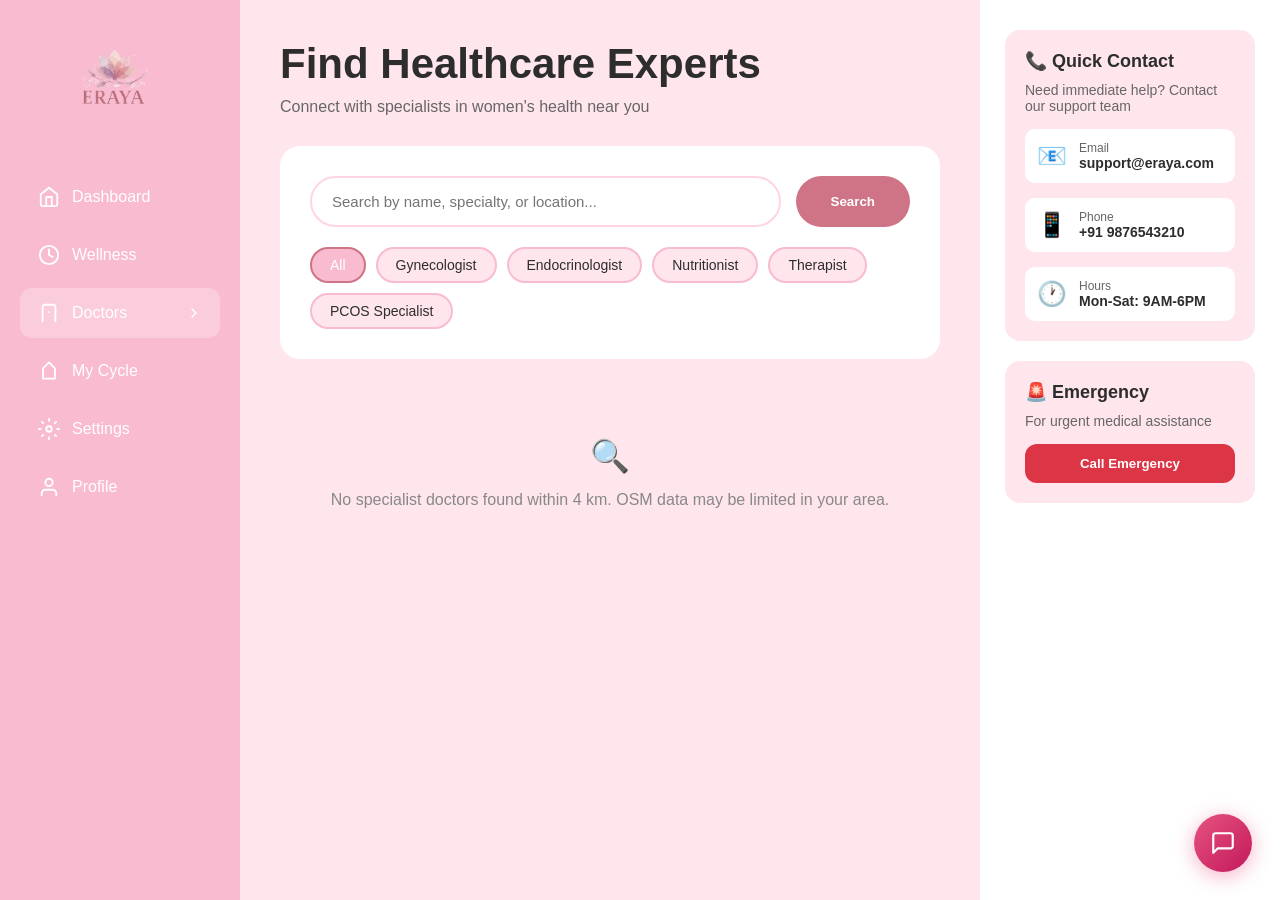
==== commit f1559cfd: "Update codebase with new features from zip: AI chatbot, React components, enhanced tracking New file" ====
--- a/doctors.html
+++ b/doctors.html
@@ -1,11 +1,15 @@
 <!DOCTYPE html>
 <html lang="en">
+
 <head>
     <meta charset="UTF-8">
     <meta name="viewport" content="width=device-width, initial-scale=1.0">
     <title>Eraya - Find Doctors</title>
     <link rel="stylesheet" href="styles.css">
+    <link rel="stylesheet" href="chatbot.css">
+    <script src="chatbot.js"></script>
 </head>
+
 <body>
     <div class="container">
         <!-- Sidebar -->
@@ -13,53 +17,76 @@
             <div class="logo">
                 <img src="images/logo.png" alt="Eraya Logo" class="logo-image">
             </div>
-            
+
             <nav class="nav-menu">
                 <a href="index.html" class="nav-item">
                     <svg class="nav-icon" viewBox="0 0 24 24" fill="none" xmlns="http://www.w3.org/2000/svg">
-                        <path d="M3 9L12 2L21 9V20C21 20.5304 20.7893 21.0391 20.4142 21.4142C20.0391 21.7893 19.5304 22 19 22H5C4.46957 22 3.96086 21.7893 3.58579 21.4142C3.21071 21.0391 3 20.5304 3 20V9Z" stroke="currentColor" stroke-width="2"/>
+                        <path
+                            d="M3 9L12 2L21 9V20C21 20.5304 20.7893 21.0391 20.4142 21.4142C20.0391 21.7893 19.5304 22 19 22H5C4.46957 22 3.96086 21.7893 3.58579 21.4142C3.21071 21.0391 3 20.5304 3 20V9Z"
+                            stroke="currentColor" stroke-width="2" stroke-linecap="round" stroke-linejoin="round" />
+                        <path d="M9 22V12H15V22" stroke="currentColor" stroke-width="2" stroke-linecap="round"
+                            stroke-linejoin="round" />
                     </svg>
                     <span>Dashboard</span>
                 </a>
-                
+
                 <a href="wellness.html" class="nav-item">
                     <svg class="nav-icon" viewBox="0 0 24 24" fill="none" xmlns="http://www.w3.org/2000/svg">
-                        <path d="M12 22C17.5228 22 22 17.5228 22 12C22 6.47715 17.5228 2 12 2C6.47715 2 2 6.47715 2 12C2 17.5228 6.47715 22 12 22Z" stroke="currentColor" stroke-width="2"/>
+                        <path
+                            d="M12 22C17.5228 22 22 17.5228 22 12C22 6.47715 17.5228 2 12 2C6.47715 2 2 6.47715 2 12C2 17.5228 6.47715 22 12 22Z"
+                            stroke="currentColor" stroke-width="2" stroke-linecap="round" stroke-linejoin="round" />
+                        <path d="M12 6V12L16 14" stroke="currentColor" stroke-width="2" stroke-linecap="round"
+                            stroke-linejoin="round" />
                     </svg>
                     <span>Wellness</span>
                 </a>
-                
+
                 <a href="doctors.html" class="nav-item active">
                     <svg class="nav-icon" viewBox="0 0 24 24" fill="none" xmlns="http://www.w3.org/2000/svg">
-                        <path d="M19 21V5C19 3 17 3 17 3H7C7 3 5 3 5 5V21" stroke="currentColor" stroke-width="2"/>
+                        <path
+                            d="M19 21V5C19 4.46957 18.7893 3.96086 18.4142 3.58579C18.0391 3.21071 17.5304 3 17 3H7C6.46957 3 5.96086 3.21071 5.58579 3.58579C5.21071 3.96086 5 4.46957 5 5V21"
+                            stroke="currentColor" stroke-width="2" stroke-linecap="round" stroke-linejoin="round" />
+                        <path d="M12 11H12.01" stroke="currentColor" stroke-width="2" stroke-linecap="round"
+                            stroke-linejoin="round" />
                     </svg>
                     <span>Doctors</span>
                     <svg class="nav-arrow" viewBox="0 0 24 24" fill="none" xmlns="http://www.w3.org/2000/svg">
-                        <path d="M9 18L15 12L9 6" stroke="currentColor" stroke-width="2"/>
+                        <path d="M9 18L15 12L9 6" stroke="currentColor" stroke-width="2" stroke-linecap="round"
+                            stroke-linejoin="round" />
                     </svg>
                 </a>
-                
+
                 <a href="mycycle.html" class="nav-item">
                     <svg class="nav-icon" viewBox="0 0 24 24" fill="none" xmlns="http://www.w3.org/2000/svg">
-                        <path d="M12 2.69L5.5 9.19V20.31H18.5V9.19L12 2.69Z" stroke="currentColor" stroke-width="2"/>
+                        <path d="M12 2.69L5.5 9.19V20.31H18.5V9.19L12 2.69Z" stroke="currentColor" stroke-width="2"
+                            stroke-linecap="round" stroke-linejoin="round" />
                     </svg>
                     <span>My Cycle</span>
                 </a>
-                
+
                 <a href="settings.html" class="nav-item">
                     <svg class="nav-icon" viewBox="0 0 24 24" fill="none" xmlns="http://www.w3.org/2000/svg">
-                        <circle cx="12" cy="12" r="3" stroke="currentColor" stroke-width="2"/>
+                        <circle cx="12" cy="12" r="3" stroke="currentColor" stroke-width="2" stroke-linecap="round"
+                            stroke-linejoin="round" />
+                        <path
+                            d="M12 1V3M12 21V23M4.22 4.22L5.64 5.64M18.36 18.36L19.78 19.78M1 12H3M21 12H23M4.22 19.78L5.64 18.36M18.36 5.64L19.78 4.22"
+                            stroke="currentColor" stroke-width="2" stroke-linecap="round" stroke-linejoin="round" />
                     </svg>
                     <span>Settings</span>
                 </a>
-                
+
                 <a href="profile.html" class="nav-item">
                     <svg class="nav-icon" viewBox="0 0 24 24" fill="none" xmlns="http://www.w3.org/2000/svg">
-                        <circle cx="12" cy="7" r="4" stroke="currentColor" stroke-width="2"/>
+                        <path
+                            d="M20 21V19C20 17.9391 19.5786 16.9217 18.8284 16.1716C18.0783 15.4214 17.0609 15 16 15H8C6.93913 15 5.92172 15.4214 5.17157 16.1716C4.42143 16.9217 4 17.9391 4 19V21"
+                            stroke="currentColor" stroke-width="2" stroke-linecap="round" stroke-linejoin="round" />
+                        <circle cx="12" cy="7" r="4" stroke="currentColor" stroke-width="2" stroke-linecap="round"
+                            stroke-linejoin="round" />
                     </svg>
                     <span>Profile</span>
                 </a>
             </nav>
+            <div id="auth-status" style="margin-top:auto;padding:16px 0;font-size:14px;"></div>
         </aside>
 
         <!-- Main Content -->
@@ -71,7 +98,8 @@
 
             <div class="search-section">
                 <div class="search-bar">
-                    <input type="text" class="search-input" id="searchInput" placeholder="Search by name, specialty, or location...">
+                    <input type="text" class="search-input" id="searchInput"
+                        placeholder="Search by name, specialty, or location...">
                     <button class="search-btn" onclick="searchDoctors()">Search</button>
                 </div>
                 <div class="filter-chips">
@@ -129,4 +157,5 @@
 
     <script src="doctors.js"></script>
 </body>
-</html>
+
+</html>
--- a/styles.css
+++ b/styles.css
@@ -35,7 +35,7 @@
 
 .container {
     display: grid;
-    grid-template-columns: 260px 1fr 320px;
+    grid-template-columns: 260px minmax(0, 1fr) minmax(280px, 340px);
     min-height: 100vh;
     gap: 0;
 }
@@ -108,6 +108,7 @@
 .main-content {
     padding: 40px;
     overflow-y: auto;
+    min-width: 0; /* allow grid column to shrink without hiding siblings */
 }
 
 /* Welcome Section */
@@ -257,11 +258,15 @@
     line-height: 1.3;
 }
 
-/* Right Sidebar */
+/* Right Sidebar — keep visible in grid (calendar + React widgets) */
 .right-sidebar {
     background-color: var(--white);
     padding: 30px 25px;
     overflow-y: auto;
+    overflow-x: hidden;
+    min-width: 280px;
+    position: relative;
+    z-index: 1;
 }
 
 /* Calendar Section */
@@ -401,7 +406,7 @@
 /* Responsive Design */
 @media (max-width: 1400px) {
     .container {
-        grid-template-columns: 240px 1fr 300px;
+        grid-template-columns: 240px minmax(0, 1fr) minmax(260px, 300px);
     }
     
     .feature-cards {
@@ -412,15 +417,27 @@
 @media (max-width: 1024px) {
     .container {
         grid-template-columns: 1fr;
+        grid-auto-rows: auto;
     }
-    
-    .sidebar,
-    .right-sidebar {
+
+    /* Keep nav compact: hide left rail; stack main then right column so calendar stays visible */
+    .sidebar {
         display: none;
     }
-    
+
     .main-content {
         padding: 20px;
+        grid-column: 1;
+    }
+
+    .right-sidebar {
+        display: block;
+        width: 100%;
+        max-width: 100%;
+        padding: 24px 20px 32px;
+        border-top: 2px solid var(--powder-pink);
+        background: linear-gradient(180deg, var(--milky-white) 0%, var(--white) 40%);
+        box-shadow: 0 -8px 32px rgba(207, 116, 134, 0.08);
     }
 }
 
@@ -1747,3 +1764,278 @@
     from { opacity: 0; transform: translateX(30px); }
     to { opacity: 1; transform: translateX(0); }
 }
+
+/* ==================== SYMPTOM ACTION ROW (Dashboard) ==================== */
+
+.symptom-action-row {
+    display: flex;
+    gap: 12px;
+    justify-content: center;
+    flex-wrap: wrap;
+}
+
+/* "Past Week" secondary button */
+.past-logs-btn {
+    background: transparent;
+    color: var(--blush);
+    border: 2px solid var(--blush);
+    padding: 14px 28px;
+    border-radius: 30px;
+    font-size: 16px;
+    font-weight: 600;
+    cursor: pointer;
+    transition: all 0.3s ease;
+    font-family: inherit;
+}
+
+.past-logs-btn:hover {
+    background: var(--blush);
+    color: var(--white);
+    transform: scale(1.05);
+    box-shadow: 0 6px 20px rgba(207, 116, 134, 0.3);
+}
+
+/* ==================== DATE-PICKER PANEL ==================== */
+
+.symptom-date-panel,
+.past-logs-panel {
+    display: none;          /* shown via .open */
+    margin-top: 20px;
+    background: var(--white);
+    border-radius: 16px;
+    padding: 20px 24px;
+    box-shadow: 0 4px 20px rgba(207, 116, 134, 0.15);
+    border: 1.5px solid var(--powder-pink);
+    animation: fadeIn 0.2s ease-out;
+    text-align: left;
+}
+
+.symptom-date-panel.open,
+.past-logs-panel.open {
+    display: block;
+}
+
+.sdp-header,
+.plp-header {
+    display: flex;
+    justify-content: space-between;
+    align-items: center;
+    margin-bottom: 14px;
+    font-size: 15px;
+    font-weight: 600;
+    color: var(--dark-text);
+}
+
+.sdp-close,
+.plp-close {
+    background: none;
+    border: none;
+    font-size: 22px;
+    cursor: pointer;
+    color: #bbb;
+    line-height: 1;
+    padding: 0;
+    transition: color 0.2s;
+}
+
+.sdp-close:hover,
+.plp-close:hover {
+    color: var(--blush);
+}
+
+.sdp-input {
+    width: 100%;
+    padding: 12px 16px;
+    border-radius: 12px;
+    border: 1.5px solid var(--powder-pink);
+    font-size: 15px;
+    font-family: inherit;
+    outline: none;
+    margin-bottom: 14px;
+    color: var(--dark-text);
+    background: var(--milky-white);
+}
+
+.sdp-input:focus {
+    border-color: var(--blush);
+    background: var(--white);
+}
+
+.sdp-actions {
+    display: flex;
+    justify-content: flex-end;
+}
+
+.sdp-continue {
+    background: var(--blush);
+    color: var(--white);
+    border: none;
+    padding: 12px 26px;
+    border-radius: 30px;
+    font-size: 15px;
+    font-weight: 600;
+    cursor: pointer;
+    transition: all 0.2s ease;
+    font-family: inherit;
+}
+
+.sdp-continue:hover {
+    background: #b86474;
+    transform: scale(1.04);
+    box-shadow: 0 4px 14px rgba(207, 116, 134, 0.3);
+}
+
+/* ==================== PAST-WEEK LOG PANEL ==================== */
+
+.plp-list {
+    max-height: 280px;
+    overflow-y: auto;
+}
+
+.plp-list::-webkit-scrollbar { width: 5px; }
+.plp-list::-webkit-scrollbar-thumb { background: var(--powder-pink); border-radius: 10px; }
+
+.plp-row {
+    display: flex;
+    align-items: center;
+    justify-content: space-between;
+    padding: 11px 14px;
+    border-radius: 10px;
+    margin-bottom: 6px;
+    cursor: pointer;
+    transition: all 0.15s ease;
+    border: 1.5px solid transparent;
+}
+
+.plp-row.has-data {
+    background: #FFF0F5;
+    border-color: var(--powder-pink);
+}
+
+.plp-row.no-data {
+    background: #fafafa;
+    border-color: #f0f0f0;
+}
+
+.plp-row:hover {
+    border-color: var(--blush);
+    background: var(--lavender-blush);
+    transform: translateX(3px);
+}
+
+.plp-date {
+    font-weight: 600;
+    font-size: 14px;
+    color: var(--dark-text);
+    min-width: 95px;
+    flex-shrink: 0;
+}
+
+.plp-info {
+    font-size: 13px;
+    flex: 1;
+    text-align: right;
+    overflow: hidden;
+    text-overflow: ellipsis;
+    white-space: nowrap;
+    margin-left: 12px;
+}
+
+.plp-info.logged    { color: #4ECDC4; font-weight: 500; }
+.plp-info.not-logged{ color: #ccc; }
+
+/* ==================== REACT COMPONENT MOUNT AREAS ==================== */
+
+/* Calendar root – fills the existing calendar-section container */
+#calendar-root {
+    min-height: 240px;
+    width: 100%;
+}
+
+#calendar-root:empty::before {
+    content: 'Loading calendar…';
+    display: block;
+    font-size: 13px;
+    color: var(--light-text);
+    padding: 12px 0;
+}
+
+/* React calendar wrapper – polished card (also see CalendarComponent.jsx) */
+.eraya-react-calendar {
+    background: var(--white);
+    border-radius: 20px;
+    border: 1px solid rgba(248, 187, 208, 0.85);
+    box-shadow: 0 8px 28px rgba(207, 116, 134, 0.12);
+    overflow: hidden;
+}
+
+.eraya-react-calendar .eraya-cal-header {
+    background: linear-gradient(135deg, var(--blush) 0%, var(--powder-pink) 100%);
+    padding: 16px 18px 14px;
+    color: var(--white);
+}
+
+.eraya-react-calendar .eraya-cal-header h3 {
+    margin: 0;
+    font-size: 1.15rem;
+    font-weight: 700;
+    letter-spacing: 0.02em;
+}
+
+.eraya-react-calendar .eraya-cal-body {
+    padding: 16px 16px 18px;
+}
+
+.eraya-react-calendar .eraya-cal-today-btn {
+    margin-top: 10px;
+    width: 100%;
+    padding: 8px 12px;
+    border-radius: 12px;
+    border: 1.5px solid var(--powder-pink);
+    background: var(--milky-white);
+    color: var(--blush);
+    font-size: 13px;
+    font-weight: 600;
+    cursor: pointer;
+    font-family: inherit;
+    transition: background 0.2s, transform 0.15s;
+}
+
+.eraya-react-calendar .eraya-cal-today-btn:hover {
+    background: var(--white);
+    transform: translateY(-1px);
+}
+
+/* Ensure right sidebar sections have consistent bottom spacing */
+#today-root,
+#history-root {
+    padding-top: 4px;
+}
+
+/* Symptom tracker slide-in animation */
+#symptom-tracker-root > div {
+    animation: fadeIn 0.25s ease-out;
+}
+
+/* Inline editable weight value */
+#history-root span[title="Click to edit weight"] {
+    transition: color 0.2s;
+}
+#history-root span[title="Click to edit weight"]:hover {
+    color: var(--blush);
+}
+
+/* React calendar day cells */
+.eraya-react-calendar .eraya-cal-day:not(.eraya-cal-day--muted) {
+    cursor: pointer;
+}
+
+.eraya-react-calendar .eraya-cal-day:not(.eraya-cal-day--muted):hover {
+    filter: brightness(0.94);
+    transform: scale(1.04);
+}
+
+/* Symptom tracker button hover */
+#symptom-tracker-root button:hover {
+    opacity: 0.88;
+}
--- a/chatbot.css
+++ b/chatbot.css
@@ -0,0 +1,329 @@
+/* ============================================================
+   Eraya AI Chatbot Styles
+   Designed to complement the existing Eraya pink/wellness theme
+   without touching any existing styles.
+   ============================================================ */
+
+/* ── Floating Bubble ──────────────────────────────────────── */
+#eraya-chat-bubble {
+  position: fixed;
+  bottom: 28px;
+  right: 28px;
+  z-index: 9999;
+  width: 58px;
+  height: 58px;
+  border-radius: 50%;
+  background: linear-gradient(135deg, #e75480, #c2185b);
+  border: none;
+  cursor: pointer;
+  display: flex;
+  align-items: center;
+  justify-content: center;
+  box-shadow: 0 4px 20px rgba(231, 84, 128, 0.45);
+  transition: transform 0.2s ease, box-shadow 0.2s ease;
+  outline: none;
+}
+
+#eraya-chat-bubble:hover {
+  transform: scale(1.08);
+  box-shadow: 0 6px 28px rgba(231, 84, 128, 0.55);
+}
+
+#eraya-chat-bubble:active {
+  transform: scale(0.96);
+}
+
+#eraya-chat-bubble svg {
+  width: 26px;
+  height: 26px;
+  color: #fff;
+}
+
+/* Notification dot */
+.eraya-notif-dot {
+  display: none;
+  position: absolute;
+  top: 6px;
+  right: 6px;
+  width: 11px;
+  height: 11px;
+  background: #ff6b6b;
+  border-radius: 50%;
+  border: 2px solid #fff;
+  animation: eraya-pulse 1.6s infinite;
+}
+
+@keyframes eraya-pulse {
+
+  0%,
+  100% {
+    transform: scale(1);
+    opacity: 1;
+  }
+
+  50% {
+    transform: scale(1.25);
+    opacity: 0.75;
+  }
+}
+
+/* ── Chat Window ──────────────────────────────────────────── */
+#eraya-chat-window {
+  position: fixed;
+  bottom: 100px;
+  right: 28px;
+  z-index: 9998;
+  width: 340px;
+  max-height: 520px;
+  display: flex;
+  flex-direction: column;
+  border-radius: 18px;
+  overflow: hidden;
+  background: #fff;
+  box-shadow: 0 8px 40px rgba(0, 0, 0, 0.16);
+
+  /* Hidden by default */
+  opacity: 0;
+  transform: translateY(20px) scale(0.97);
+  pointer-events: none;
+  transition: opacity 0.28s ease, transform 0.28s ease;
+}
+
+#eraya-chat-window.eraya-open {
+  opacity: 1;
+  transform: translateY(0) scale(1);
+  pointer-events: all;
+}
+
+/* ── Header ───────────────────────────────────────────────── */
+#eraya-chat-header {
+  background: linear-gradient(135deg, #e75480, #c2185b);
+  padding: 14px 16px;
+  display: flex;
+  align-items: center;
+  justify-content: space-between;
+  flex-shrink: 0;
+}
+
+.eraya-header-info {
+  display: flex;
+  align-items: center;
+  gap: 10px;
+}
+
+.eraya-avatar {
+  width: 38px;
+  height: 38px;
+  background: rgba(255, 255, 255, 0.2);
+  border-radius: 50%;
+  display: flex;
+  align-items: center;
+  justify-content: center;
+  font-size: 18px;
+  flex-shrink: 0;
+}
+
+.eraya-header-name {
+  color: #fff;
+  font-weight: 600;
+  font-size: 14px;
+  font-family: inherit;
+}
+
+.eraya-header-sub {
+  color: rgba(255, 255, 255, 0.78);
+  font-size: 11px;
+  font-family: inherit;
+}
+
+#eraya-clear-btn {
+  background: rgba(255, 255, 255, 0.18);
+  border: none;
+  color: #fff;
+  border-radius: 50%;
+  width: 30px;
+  height: 30px;
+  cursor: pointer;
+  font-size: 16px;
+  display: flex;
+  align-items: center;
+  justify-content: center;
+  transition: background 0.18s;
+  flex-shrink: 0;
+}
+
+#eraya-clear-btn:hover {
+  background: rgba(255, 255, 255, 0.3);
+}
+
+/* ── Messages Area ────────────────────────────────────────── */
+#eraya-messages {
+  flex: 1;
+  overflow-y: auto;
+  padding: 14px 14px 6px;
+  display: flex;
+  flex-direction: column;
+  gap: 10px;
+  background: #fdf6f9;
+  scroll-behavior: smooth;
+}
+
+#eraya-messages::-webkit-scrollbar {
+  width: 4px;
+}
+
+#eraya-messages::-webkit-scrollbar-thumb {
+  background: #e9b4c8;
+  border-radius: 4px;
+}
+
+.eraya-msg-wrapper {
+  display: flex;
+  max-width: 85%;
+}
+
+.eraya-msg-bot {
+  align-self: flex-start;
+  margin-right: auto;
+}
+
+.eraya-msg-user {
+  align-self: flex-end;
+  margin-left: auto;
+}
+
+.eraya-msg-bubble {
+  padding: 10px 14px;
+  border-radius: 16px;
+  font-size: 13.5px;
+  line-height: 1.5;
+  font-family: inherit;
+  word-break: break-word;
+  white-space: pre-wrap;
+}
+
+.eraya-msg-bot .eraya-msg-bubble {
+  background: #fff;
+  color: #333;
+  border-bottom-left-radius: 4px;
+  box-shadow: 0 1px 6px rgba(0, 0, 0, 0.07);
+}
+
+.eraya-msg-user .eraya-msg-bubble {
+  background: linear-gradient(135deg, #e75480, #c2185b);
+  color: #fff;
+  border-bottom-right-radius: 4px;
+}
+
+/* ── Typing Indicator ─────────────────────────────────────── */
+#eraya-typing-indicator {
+  padding: 10px 14px;
+  display: flex;
+  align-items: center;
+  gap: 5px;
+  background: #fdf6f9;
+}
+
+#eraya-typing-indicator span {
+  width: 7px;
+  height: 7px;
+  background: #e75480;
+  border-radius: 50%;
+  animation: eraya-bounce 1.2s infinite ease-in-out;
+  opacity: 0.6;
+}
+
+#eraya-typing-indicator span:nth-child(2) {
+  animation-delay: 0.2s;
+}
+
+#eraya-typing-indicator span:nth-child(3) {
+  animation-delay: 0.4s;
+}
+
+@keyframes eraya-bounce {
+
+  0%,
+  80%,
+  100% {
+    transform: translateY(0);
+  }
+
+  40% {
+    transform: translateY(-7px);
+  }
+}
+
+/* ── Input Area ───────────────────────────────────────────── */
+#eraya-chat-input-area {
+  display: flex;
+  align-items: center;
+  gap: 8px;
+  padding: 10px 12px;
+  background: #fff;
+  border-top: 1px solid #f0d9e4;
+  flex-shrink: 0;
+}
+
+#eraya-chat-input {
+  flex: 1;
+  border: 1.5px solid #f0d9e4;
+  border-radius: 22px;
+  padding: 9px 14px;
+  font-size: 13.5px;
+  font-family: inherit;
+  color: #333;
+  background: #fdf6f9;
+  outline: none;
+  transition: border-color 0.2s;
+}
+
+#eraya-chat-input:focus {
+  border-color: #e75480;
+  background: #fff;
+}
+
+#eraya-chat-input::placeholder {
+  color: #c4879e;
+}
+
+#eraya-send-btn {
+  width: 38px;
+  height: 38px;
+  border-radius: 50%;
+  background: linear-gradient(135deg, #e75480, #c2185b);
+  border: none;
+  cursor: pointer;
+  display: flex;
+  align-items: center;
+  justify-content: center;
+  flex-shrink: 0;
+  transition: transform 0.18s, box-shadow 0.18s;
+  box-shadow: 0 2px 10px rgba(231, 84, 128, 0.35);
+}
+
+#eraya-send-btn:hover {
+  transform: scale(1.08);
+  box-shadow: 0 4px 14px rgba(231, 84, 128, 0.45);
+}
+
+#eraya-send-btn svg {
+  width: 16px;
+  height: 16px;
+  color: #fff;
+}
+
+/* ── Responsive ───────────────────────────────────────────── */
+@media (max-width: 480px) {
+  #eraya-chat-window {
+    right: 12px;
+    left: 12px;
+    width: auto;
+    bottom: 90px;
+  }
+
+  #eraya-chat-bubble {
+    right: 16px;
+    bottom: 20px;
+  }
+}
